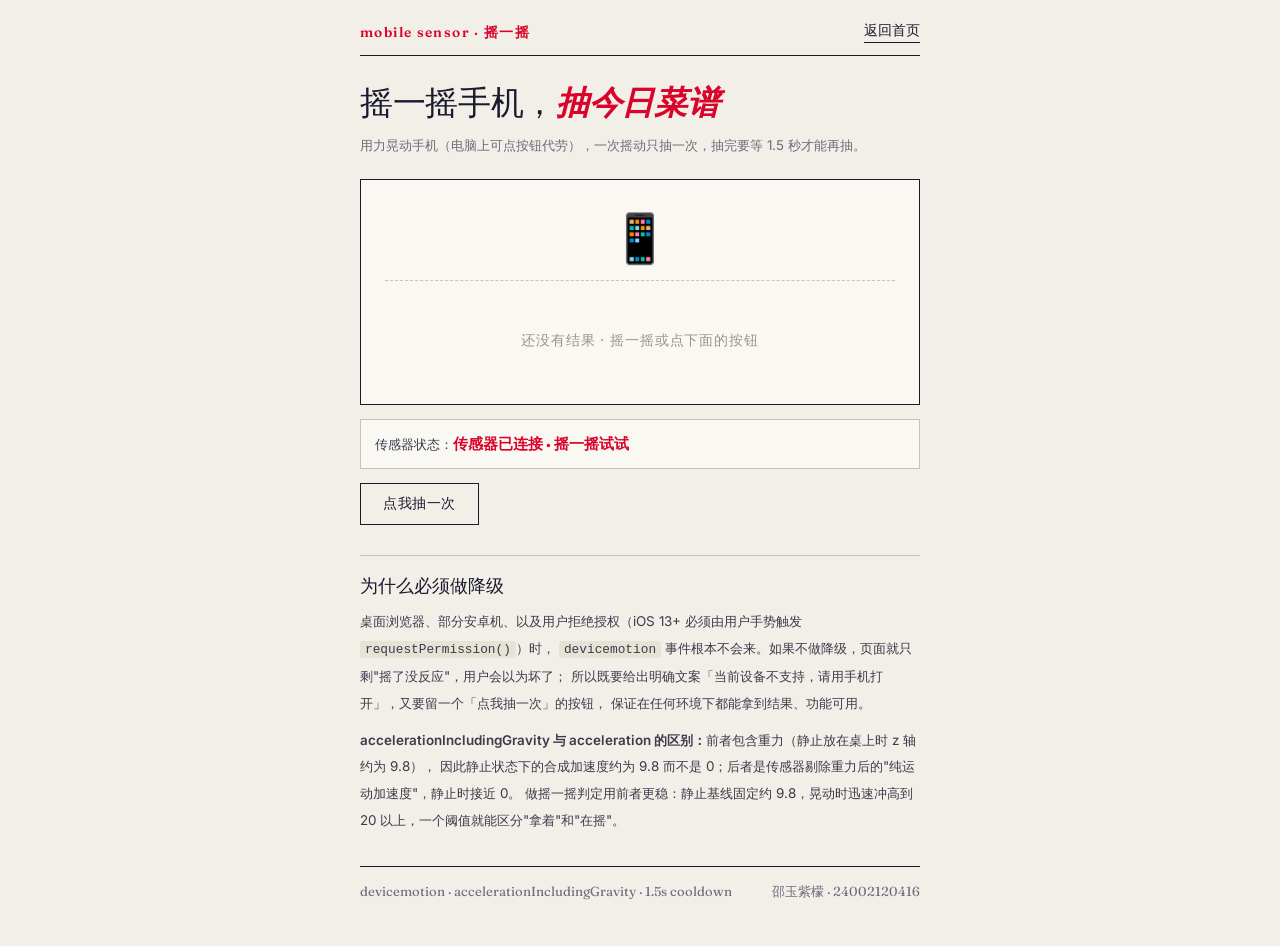
==== mobile-sensor.html @ 4424cafd "feat(mobile): 新增手势卡片、图片查看器、摇一摇与触摸探针页，美食卡片改用 AI 实拍图" ====
<!DOCTYPE html>
<html lang="zh-CN">
<head>
<meta charset="UTF-8">
<meta name="viewport" content="width=device-width, initial-scale=1.0">
<title>摇一摇 · 抽今日菜谱</title>
<!--
  作者：邵玉紫檬
  姓名学号：邵玉紫檬 / 24002120416
  建立时间：2026-11-18
  使用大模型：DeepSeek-V4.1-Flash
  功能名称：摇一摇抽菜谱（devicemotion 合成加速度判定 + 1.5s 冷却 + 不支持时降级按钮）
-->
<link rel="stylesheet" href="cdn/fonts/fonts.css">
<style>
  *, *::before, *::after { box-sizing: border-box; margin: 0; padding: 0; }
  body {
    font-family: 'Inter', 'PingFang SC', 'Microsoft YaHei', sans-serif;
    background: #F2EFE8; color: #1A1A2E; min-height: 100vh; padding: 0 20px 46px;
  }

  /* 顶栏 */
  .SYZM_bar {
    display: flex; justify-content: space-between; align-items: center; gap: 14px;
    max-width: 560px; margin: 0 auto; padding: 22px 0 12px; border-bottom: 1px solid #1A1A2E;
  }
  .SYZM_mark {
    font-family: 'Fraunces', serif; font-size: .86rem; font-weight: 600;
    letter-spacing: .1em; color: #D90429;
  }
  .SYZM_back {
    font-family: 'Fraunces', serif; font-size: .86rem; text-decoration: none;
    color: #1A1A2E; border-bottom: 1px solid #1A1A2E; padding-bottom: 2px;
  }

  .SYZM_main { max-width: 560px; margin: 0 auto; padding-top: 26px; }

  /* 提示语 */
  .SYZM_hint {
    font-family: 'Fraunces', serif; font-size: clamp(1.5rem, 5.4vw, 2.05rem);
    font-weight: 300; line-height: 1.25; letter-spacing: -.01em;
  }
  .SYZM_hint em { font-style: italic; font-weight: 600; color: #D90429; }
  .SYZM_hint_sub { font-size: .84rem; color: #6B6B7A; line-height: 1.9; margin-top: 10px; }

  /* 摇一摇舞台 */
  .SYZM_stage {
    margin-top: 20px; border: 1px solid #1A1A2E; background: #FAF8F3;
    padding: 34px 24px 28px; text-align: center; position: relative;
  }
  .SYZM_phone {
    font-size: 3rem; line-height: 1; display: inline-block;
    transform-origin: 50% 60%;
  }
  .SYZM_phone.SYZM_shaking { animation: SYZM_shake .42s ease-in-out; }
  @keyframes SYZM_shake {
    0%, 100% { transform: rotate(0deg); }
    20% { transform: rotate(-14deg); }
    45% { transform: rotate(12deg); }
    70% { transform: rotate(-7deg); }
  }

  .SYZM_result {
    margin-top: 18px; border-top: 1px dashed #C9C3B4; padding-top: 20px;
  }
  .SYZM_dish {
    display: inline-block; min-width: 220px; padding: 22px 26px 20px;
    background: linear-gradient(140deg, #7B1113, #C1440E 65%, #E8890C);
    color: #FFF8F0; box-shadow: 0 12px 26px rgba(123, 17, 19, .22);
    transform: scale(.94); opacity: .96;
  }
  .SYZM_dish.SYZM_pop { animation: SYZM_pop .42s cubic-bezier(.2, 1.4, .4, 1); }
  @keyframes SYZM_pop {
    0% { transform: scale(.7) rotate(-4deg); opacity: 0; }
    65% { transform: scale(1.05) rotate(1.5deg); opacity: 1; }
    100% { transform: scale(1) rotate(0); opacity: 1; }
  }
  .SYZM_dish_no {
    font-family: 'Fraunces', serif; font-size: .72rem; letter-spacing: .22em; opacity: .8;
  }
  .SYZM_dish_name {
    font-family: 'Fraunces', 'Songti SC', serif; font-size: 1.7rem; font-weight: 600;
    letter-spacing: .04em; margin: 8px 0 6px;
  }
  .SYZM_dish_desc { font-size: .82rem; line-height: 1.8; opacity: .9; }
  .SYZM_placeholder {
    font-size: .9rem; color: #9A948A; letter-spacing: .06em; padding: 30px 0 26px;
  }

  /* 状态行 */
  .SYZM_status {
    margin-top: 14px; font-size: .82rem; line-height: 1.9; color: #3B3B4A;
    padding: 10px 14px; border: 1px solid #C9C3B4; background: #FAF8F3;
  }
  .SYZM_status b { color: #D90429; font-family: 'Fraunces', serif; font-size: .95rem; }
  .SYZM_status.SYZM_warn { border-color: #D90429; background: #FFF1EC; color: #8C1B12; }

  /* 按钮 */
  .SYZM_btns { display: flex; flex-wrap: wrap; gap: 10px; margin-top: 14px; }
  .SYZM_btn {
    font-family: inherit; font-size: .86rem; letter-spacing: .04em; cursor: pointer;
    padding: 11px 22px; border: 1px solid #1A1A2E; background: #1A1A2E; color: #F2EFE8;
    transition: transform .18s, background .18s, color .18s;
  }
  .SYZM_btn:hover { transform: translateY(-2px); }
  .SYZM_btn.SYZM_ghost { background: transparent; color: #1A1A2E; }
  .SYZM_btn.SYZM_ghost:hover { background: #1A1A2E; color: #F2EFE8; }

  /* 说明 */
  .SYZM_notes { margin-top: 30px; border-top: 1px solid #C9C3B4; padding-top: 18px; }
  .SYZM_notes h2 {
    font-family: 'Fraunces', serif; font-size: 1.1rem; font-weight: 500; margin-bottom: 10px;
  }
  .SYZM_notes p { font-size: .84rem; line-height: 2; color: #3B3B4A; }
  .SYZM_notes p + p { margin-top: 10px; }
  .SYZM_notes code {
    font-family: Consolas, monospace; font-size: .8rem; background: #E7E2D6;
    padding: 1px 5px; border-radius: 3px;
  }
  .SYZM_foot {
    max-width: 560px; margin: 32px auto 0; padding-top: 16px; border-top: 1px solid #1A1A2E;
    font-family: 'Fraunces', serif; font-size: .82rem; color: #6B6B7A;
    display: flex; justify-content: space-between; gap: 10px; flex-wrap: wrap;
  }
</style>
</head>
<body>

<header class="SYZM_bar">
  <span class="SYZM_mark">mobile sensor · 摇一摇</span>
  <a class="SYZM_back" href="index.html">返回首页</a>
</header>

<main class="SYZM_main">
  <h1 class="SYZM_hint">摇一摇手机，<em>抽今日菜谱</em></h1>
  <p class="SYZM_hint_sub">
    用力晃动手机（电脑上可点按钮代劳），一次摇动只抽一次，抽完要等 1.5 秒才能再抽。
  </p>

  <div class="SYZM_stage">
    <div class="SYZM_phone" id="SYZM_phone">📱</div>

    <div class="SYZM_result">
      <div id="SYZM_box">
        <div class="SYZM_placeholder" id="SYZM_placeholder">还没有结果 · 摇一摇或点下面的按钮</div>
      </div>
    </div>
  </div>

  <div class="SYZM_status" id="SYZM_status">
    传感器状态：<b id="SYZM_statusText">正在检测…</b>
  </div>

  <div class="SYZM_btns">
    <button class="SYZM_btn" id="SYZM_btnPerm" style="display:none">允许读取运动传感器</button>
    <button class="SYZM_btn SYZM_ghost" id="SYZM_btnDraw">点我抽一次</button>
  </div>

  <section class="SYZM_notes">
    <h2>为什么必须做降级</h2>
    <p>
      桌面浏览器、部分安卓机、以及用户拒绝授权（iOS 13+ 必须由用户手势触发 <code>requestPermission()</code>）时，
      <code>devicemotion</code> 事件根本不会来。如果不做降级，页面就只剩"摇了没反应"，用户会以为坏了；
      所以既要给出明确文案「当前设备不支持，请用手机打开」，又要留一个「点我抽一次」的按钮，
      保证在任何环境下都能拿到结果、功能可用。
    </p>
    <p>
      <b>accelerationIncludingGravity 与 acceleration 的区别：</b>前者包含重力（静止放在桌上时 z 轴约为 9.8），
      因此静止状态下的合成加速度约为 9.8 而不是 0；后者是传感器剔除重力后的"纯运动加速度"，静止时接近 0。
      做摇一摇判定用前者更稳：静止基线固定约 9.8，晃动时迅速冲高到 20 以上，一个阈值就能区分"拿着"和"在摇"。
    </p>
  </section>
</main>

<footer class="SYZM_foot">
  <span>devicemotion · accelerationIncludingGravity · 1.5s cooldown</span>
  <span>邵玉紫檬 · 24002120416</span>
</footer>

<script>
  // 菜谱数据：name 菜名，desc 一句话描述
  var SYZM_menu = [
    { name: '麻辣香锅', desc: '一锅端上桌，辣得刚好出汗' },
    { name: '番茄炒蛋', desc: '家里永远的第一道快手菜' },
    { name: '清蒸鲈鱼', desc: '只放姜葱和一勺蒸鱼豉油' },
    { name: '宫保鸡丁', desc: '花生脆、鸡丁嫩，糊辣荔枝味' },
    { name: '酸辣粉', desc: '酸得开胃，辣得痛快' },
    { name: '糖醋排骨', desc: '外脆里嫩，收汁油亮' },
    { name: '皮蛋瘦肉粥', desc: '小火慢熬，米粒开花' },
    { name: '手抓饼', desc: '层层起酥，加个蛋更香' }
  ];

  var SYZM_THRESHOLD = 18;    // 合成加速度阈值（m/s²）
  var SYZM_COOLDOWN = 1500;   // 冷却时间（ms）
  var SYZM_DETECT_WAIT = 2500;// 已挂监听后等待传感器数据的超时（ms）
  var SYZM_PERM_WAIT = 5000;  // 显示授权按钮后等待用户操作的超时（ms）

  var SYZM_lastShake = 0;     // 上一次成功触发的时间
  var SYZM_lastIndex = -1;    // 上一次抽到的菜，避免连着抽到同一道
  var SYZM_gotData = false;   // 是否收到过 devicemotion
  var SYZM_listening = false; // 是否已挂上监听
  var SYZM_noDataTimer = null;// 无数据兜底定时器

  var SYZM_box = document.getElementById('SYZM_box');
  var SYZM_phone = document.getElementById('SYZM_phone');
  var SYZM_status = document.getElementById('SYZM_status');
  var SYZM_statusText = document.getElementById('SYZM_statusText');
  var SYZM_btnPerm = document.getElementById('SYZM_btnPerm');
  var SYZM_btnDraw = document.getElementById('SYZM_btnDraw');

  // 随机抽一道菜，避开与上次相同的那道
  function SYZM_pickDish() {
    var index = Math.floor(Math.random() * SYZM_menu.length);
    if (SYZM_menu.length > 1 && index === SYZM_lastIndex) {
      index = (index + 1 + Math.floor(Math.random() * (SYZM_menu.length - 1))) % SYZM_menu.length;
    }
    SYZM_lastIndex = index;
    return SYZM_menu[index];
  }

  // 渲染抽到的菜并播放弹出动画
  function SYZM_showDish(dish) {
    SYZM_box.innerHTML =
      '<div class="SYZM_dish SYZM_pop" id="SYZM_dish">' +
      '<div class="SYZM_dish_no">TODAY\'S DISH</div>' +
      '<div class="SYZM_dish_name"></div>' +
      '<div class="SYZM_dish_desc"></div>' +
      '</div>';
    SYZM_box.querySelector('.SYZM_dish_name').textContent = dish.name;
    SYZM_box.querySelector('.SYZM_dish_desc').textContent = dish.desc;
  }

  // 播放一次手机摇晃动画（用重排强制重启动画）
  function SYZM_playShake() {
    SYZM_phone.classList.remove('SYZM_shaking');
    void SYZM_phone.offsetWidth;
    SYZM_phone.classList.add('SYZM_shaking');
  }

  // 抽一次：更新结果、播放动画、写入冷却时间
  function SYZM_draw(reason) {
    var now = Date.now();
    if (now - SYZM_lastShake < SYZM_COOLDOWN) return false;

    SYZM_lastShake = now;
    SYZM_showDish(SYZM_pickDish());
    SYZM_playShake();
    SYZM_setStatus(reason + ' · 已抽到今日菜谱', false);
    return true;
  }

  // 更新状态栏文案（warn 为 true 时显示为警示样式）
  function SYZM_setStatus(text, warn) {
    SYZM_statusText.textContent = text;
    SYZM_status.classList.toggle('SYZM_warn', !!warn);
  }

  // 处理 devicemotion：用包含重力的加速度算合成值，超阈值即判定为摇动
  function SYZM_onMotion(e) {
    var a = e.accelerationIncludingGravity;
    if (!a || a.x === null || a.x === undefined) return;

    SYZM_gotData = true;
    var magnitude = Math.sqrt(
      (a.x || 0) * (a.x || 0) + (a.y || 0) * (a.y || 0) + (a.z || 0) * (a.z || 0)
    );

    if (magnitude > SYZM_THRESHOLD) {
      // 冷却由 SYZM_draw 统一判断，避免一次晃动触发多次
      SYZM_draw('检测到摇动（合成加速度 ' + magnitude.toFixed(1) + '）');
    } else if (Date.now() - SYZM_lastShake > SYZM_COOLDOWN) {
      SYZM_setStatus('已连接传感器 · 当前合成加速度 ' + magnitude.toFixed(1), false);
    }
  }

  // 挂上 devicemotion 监听，并在超时内没数据时提示不支持
  function SYZM_listen() {
    if (SYZM_listening) return;
    SYZM_listening = true;
    window.addEventListener('devicemotion', SYZM_onMotion, { passive: true });
    SYZM_setStatus('传感器已连接 · 摇一摇试试', false);
    SYZM_startNoDataTimer(SYZM_DETECT_WAIT);
  }

  // 启动"等不到加速度数据"的兜底定时器，超时后提示不支持并保留降级按钮
  function SYZM_startNoDataTimer(ms) {
    clearTimeout(SYZM_noDataTimer);
    SYZM_noDataTimer = setTimeout(function () {
      if (!SYZM_gotData) {
        SYZM_setStatus('当前设备不支持运动传感器（未收到加速度数据），请用手机打开，或点下方「点我抽一次」', true);
      }
    }, ms);
  }

  // 初始化：区分 iOS 需授权、普通设备直接监听、完全不支持三种情况
  function SYZM_init() {
    if (typeof DeviceMotionEvent === 'undefined') {
      SYZM_setStatus('当前设备不支持运动传感器，请用手机打开，或点下方「点我抽一次」', true);
      return;
    }

    // iOS 13+ / 部分浏览器必须由用户手势触发权限申请
    if (typeof DeviceMotionEvent.requestPermission === 'function') {
      var isIOS = /iPhone|iPad|iPod/i.test(navigator.userAgent);
      SYZM_setStatus(isIOS
        ? 'iOS 需要先允许读取运动与方向数据，点下方按钮授权'
        : '浏览器要求先授权读取运动数据，点下方按钮授权', false);
      SYZM_btnPerm.style.display = 'inline-block';
      SYZM_startNoDataTimer(SYZM_PERM_WAIT);
      return;
    }

    SYZM_listen();
  }

  // iOS 授权按钮：用户点击后才允许申请权限
  function SYZM_onPermClick() {
    DeviceMotionEvent.requestPermission().then(function (state) {
      if (state === 'granted') {
        SYZM_btnPerm.style.display = 'none';
        SYZM_listen();
      } else {
        SYZM_setStatus('未授权读取运动数据，请用下方按钮抽取', true);
      }
    }).catch(function () {
      SYZM_setStatus('授权失败（需在 HTTPS 或 localhost 下），请用下方按钮抽取', true);
    });
  }

  // 降级按钮：不依赖传感器，直接抽一次
  function SYZM_onDrawClick() {
    if (!SYZM_draw('手动抽取')) {
      SYZM_setStatus('冷却中，请等 1.5 秒后再抽', true);
    }
  }

  SYZM_btnPerm.addEventListener('click', SYZM_onPermClick);
  SYZM_btnDraw.addEventListener('click', SYZM_onDrawClick);

  SYZM_init();
</script>

</body>
</html>
---- cdn/fonts/fonts.css ----
﻿/* Local font faces - Fraunces + Inter (latin / latin-ext), sourced from fonts.bunny.net */
/* latin */
@font-face {
  font-family: 'Fraunces';
  font-style: normal;
  font-weight: 300;
  font-stretch: 100%;
  src: url("./fraunces-latin-300-normal.woff2") format("woff2"); 
  unicode-range: U+0000-00FF,U+0131,U+0152-0153,U+02BB-02BC,U+02C6,U+02DA,U+02DC,U+0304,U+0308,U+0329,U+2000-206F,U+20AC,U+2122,U+2191,U+2193,U+2212,U+2215,U+FEFF,U+FFFD;
}

/* latin-ext */
@font-face {
  font-family: 'Fraunces';
  font-style: normal;
  font-weight: 300;
  font-stretch: 100%;
  src: url("./fraunces-latin-ext-300-normal.woff2") format("woff2"); 
  unicode-range: U+0100-02BA,U+02BD-02C5,U+02C7-02CC,U+02CE-02D7,U+02DD-02FF,U+0304,U+0308,U+0329,U+1D00-1DBF,U+1E00-1E9F,U+1EF2-1EFF,U+2020,U+20A0-20AB,U+20AD-20C0,U+2113,U+2C60-2C7F,U+A720-A7FF;
}

/* latin */
@font-face {
  font-family: 'Fraunces';
  font-style: normal;
  font-weight: 400;
  font-stretch: 100%;
  src: url("./fraunces-latin-400-normal.woff2") format("woff2"); 
  unicode-range: U+0000-00FF,U+0131,U+0152-0153,U+02BB-02BC,U+02C6,U+02DA,U+02DC,U+0304,U+0308,U+0329,U+2000-206F,U+20AC,U+2122,U+2191,U+2193,U+2212,U+2215,U+FEFF,U+FFFD;
}

/* latin-ext */
@font-face {
  font-family: 'Fraunces';
  font-style: normal;
  font-weight: 400;
  font-stretch: 100%;
  src: url("./fraunces-latin-ext-400-normal.woff2") format("woff2"); 
  unicode-range: U+0100-02BA,U+02BD-02C5,U+02C7-02CC,U+02CE-02D7,U+02DD-02FF,U+0304,U+0308,U+0329,U+1D00-1DBF,U+1E00-1E9F,U+1EF2-1EFF,U+2020,U+20A0-20AB,U+20AD-20C0,U+2113,U+2C60-2C7F,U+A720-A7FF;
}

/* latin */
@font-face {
  font-family: 'Fraunces';
  font-style: normal;
  font-weight: 600;
  font-stretch: 100%;
  src: url("./fraunces-latin-600-normal.woff2") format("woff2"); 
  unicode-range: U+0000-00FF,U+0131,U+0152-0153,U+02BB-02BC,U+02C6,U+02DA,U+02DC,U+0304,U+0308,U+0329,U+2000-206F,U+20AC,U+2122,U+2191,U+2193,U+2212,U+2215,U+FEFF,U+FFFD;
}

/* latin-ext */
@font-face {
  font-family: 'Fraunces';
  font-style: normal;
  font-weight: 600;
  font-stretch: 100%;
  src: url("./fraunces-latin-ext-600-normal.woff2") format("woff2"); 
  unicode-range: U+0100-02BA,U+02BD-02C5,U+02C7-02CC,U+02CE-02D7,U+02DD-02FF,U+0304,U+0308,U+0329,U+1D00-1DBF,U+1E00-1E9F,U+1EF2-1EFF,U+2020,U+20A0-20AB,U+20AD-20C0,U+2113,U+2C60-2C7F,U+A720-A7FF;
}

/* latin */
@font-face {
  font-family: 'Fraunces';
  font-style: normal;
  font-weight: 800;
  font-stretch: 100%;
  src: url("./fraunces-latin-800-normal.woff2") format("woff2"); 
  unicode-range: U+0000-00FF,U+0131,U+0152-0153,U+02BB-02BC,U+02C6,U+02DA,U+02DC,U+0304,U+0308,U+0329,U+2000-206F,U+20AC,U+2122,U+2191,U+2193,U+2212,U+2215,U+FEFF,U+FFFD;
}

/* latin-ext */
@font-face {
  font-family: 'Fraunces';
  font-style: normal;
  font-weight: 800;
  font-stretch: 100%;
  src: url("./fraunces-latin-ext-800-normal.woff2") format("woff2"); 
  unicode-range: U+0100-02BA,U+02BD-02C5,U+02C7-02CC,U+02CE-02D7,U+02DD-02FF,U+0304,U+0308,U+0329,U+1D00-1DBF,U+1E00-1E9F,U+1EF2-1EFF,U+2020,U+20A0-20AB,U+20AD-20C0,U+2113,U+2C60-2C7F,U+A720-A7FF;
}

/* latin */
@font-face {
  font-family: 'Inter';
  font-style: normal;
  font-weight: 300;
  font-stretch: 100%;
  src: url("./inter-latin-300-normal.woff2") format("woff2"); 
  unicode-range: U+0000-00FF,U+0131,U+0152-0153,U+02BB-02BC,U+02C6,U+02DA,U+02DC,U+0304,U+0308,U+0329,U+2000-206F,U+20AC,U+2122,U+2191,U+2193,U+2212,U+2215,U+FEFF,U+FFFD;
}

/* latin-ext */
@font-face {
  font-family: 'Inter';
  font-style: normal;
  font-weight: 300;
  font-stretch: 100%;
  src: url("./inter-latin-ext-300-normal.woff2") format("woff2"); 
  unicode-range: U+0100-02BA,U+02BD-02C5,U+02C7-02CC,U+02CE-02D7,U+02DD-02FF,U+0304,U+0308,U+0329,U+1D00-1DBF,U+1E00-1E9F,U+1EF2-1EFF,U+2020,U+20A0-20AB,U+20AD-20C0,U+2113,U+2C60-2C7F,U+A720-A7FF;
}

/* latin */
@font-face {
  font-family: 'Inter';
  font-style: normal;
  font-weight: 400;
  font-stretch: 100%;
  src: url("./inter-latin-400-normal.woff2") format("woff2"); 
  unicode-range: U+0000-00FF,U+0131,U+0152-0153,U+02BB-02BC,U+02C6,U+02DA,U+02DC,U+0304,U+0308,U+0329,U+2000-206F,U+20AC,U+2122,U+2191,U+2193,U+2212,U+2215,U+FEFF,U+FFFD;
}

/* latin-ext */
@font-face {
  font-family: 'Inter';
  font-style: normal;
  font-weight: 400;
  font-stretch: 100%;
  src: url("./inter-latin-ext-400-normal.woff2") format("woff2"); 
  unicode-range: U+0100-02BA,U+02BD-02C5,U+02C7-02CC,U+02CE-02D7,U+02DD-02FF,U+0304,U+0308,U+0329,U+1D00-1DBF,U+1E00-1E9F,U+1EF2-1EFF,U+2020,U+20A0-20AB,U+20AD-20C0,U+2113,U+2C60-2C7F,U+A720-A7FF;
}

/* latin */
@font-face {
  font-family: 'Inter';
  font-style: normal;
  font-weight: 500;
  font-stretch: 100%;
  src: url("./inter-latin-500-normal.woff2") format("woff2"); 
  unicode-range: U+0000-00FF,U+0131,U+0152-0153,U+02BB-02BC,U+02C6,U+02DA,U+02DC,U+0304,U+0308,U+0329,U+2000-206F,U+20AC,U+2122,U+2191,U+2193,U+2212,U+2215,U+FEFF,U+FFFD;
}

/* latin-ext */
@font-face {
  font-family: 'Inter';
  font-style: normal;
  font-weight: 500;
  font-stretch: 100%;
  src: url("./inter-latin-ext-500-normal.woff2") format("woff2"); 
  unicode-range: U+0100-02BA,U+02BD-02C5,U+02C7-02CC,U+02CE-02D7,U+02DD-02FF,U+0304,U+0308,U+0329,U+1D00-1DBF,U+1E00-1E9F,U+1EF2-1EFF,U+2020,U+20A0-20AB,U+20AD-20C0,U+2113,U+2C60-2C7F,U+A720-A7FF;
}

/* latin */
@font-face {
  font-family: 'Inter';
  font-style: normal;
  font-weight: 600;
  font-stretch: 100%;
  src: url("./inter-latin-600-normal.woff2") format("woff2"); 
  unicode-range: U+0000-00FF,U+0131,U+0152-0153,U+02BB-02BC,U+02C6,U+02DA,U+02DC,U+0304,U+0308,U+0329,U+2000-206F,U+20AC,U+2122,U+2191,U+2193,U+2212,U+2215,U+FEFF,U+FFFD;
}

/* latin-ext */
@font-face {
  font-family: 'Inter';
  font-style: normal;
  font-weight: 600;
  font-stretch: 100%;
  src: url("./inter-latin-ext-600-normal.woff2") format("woff2"); 
  unicode-range: U+0100-02BA,U+02BD-02C5,U+02C7-02CC,U+02CE-02D7,U+02DD-02FF,U+0304,U+0308,U+0329,U+1D00-1DBF,U+1E00-1E9F,U+1EF2-1EFF,U+2020,U+20A0-20AB,U+20AD-20C0,U+2113,U+2C60-2C7F,U+A720-A7FF;
}
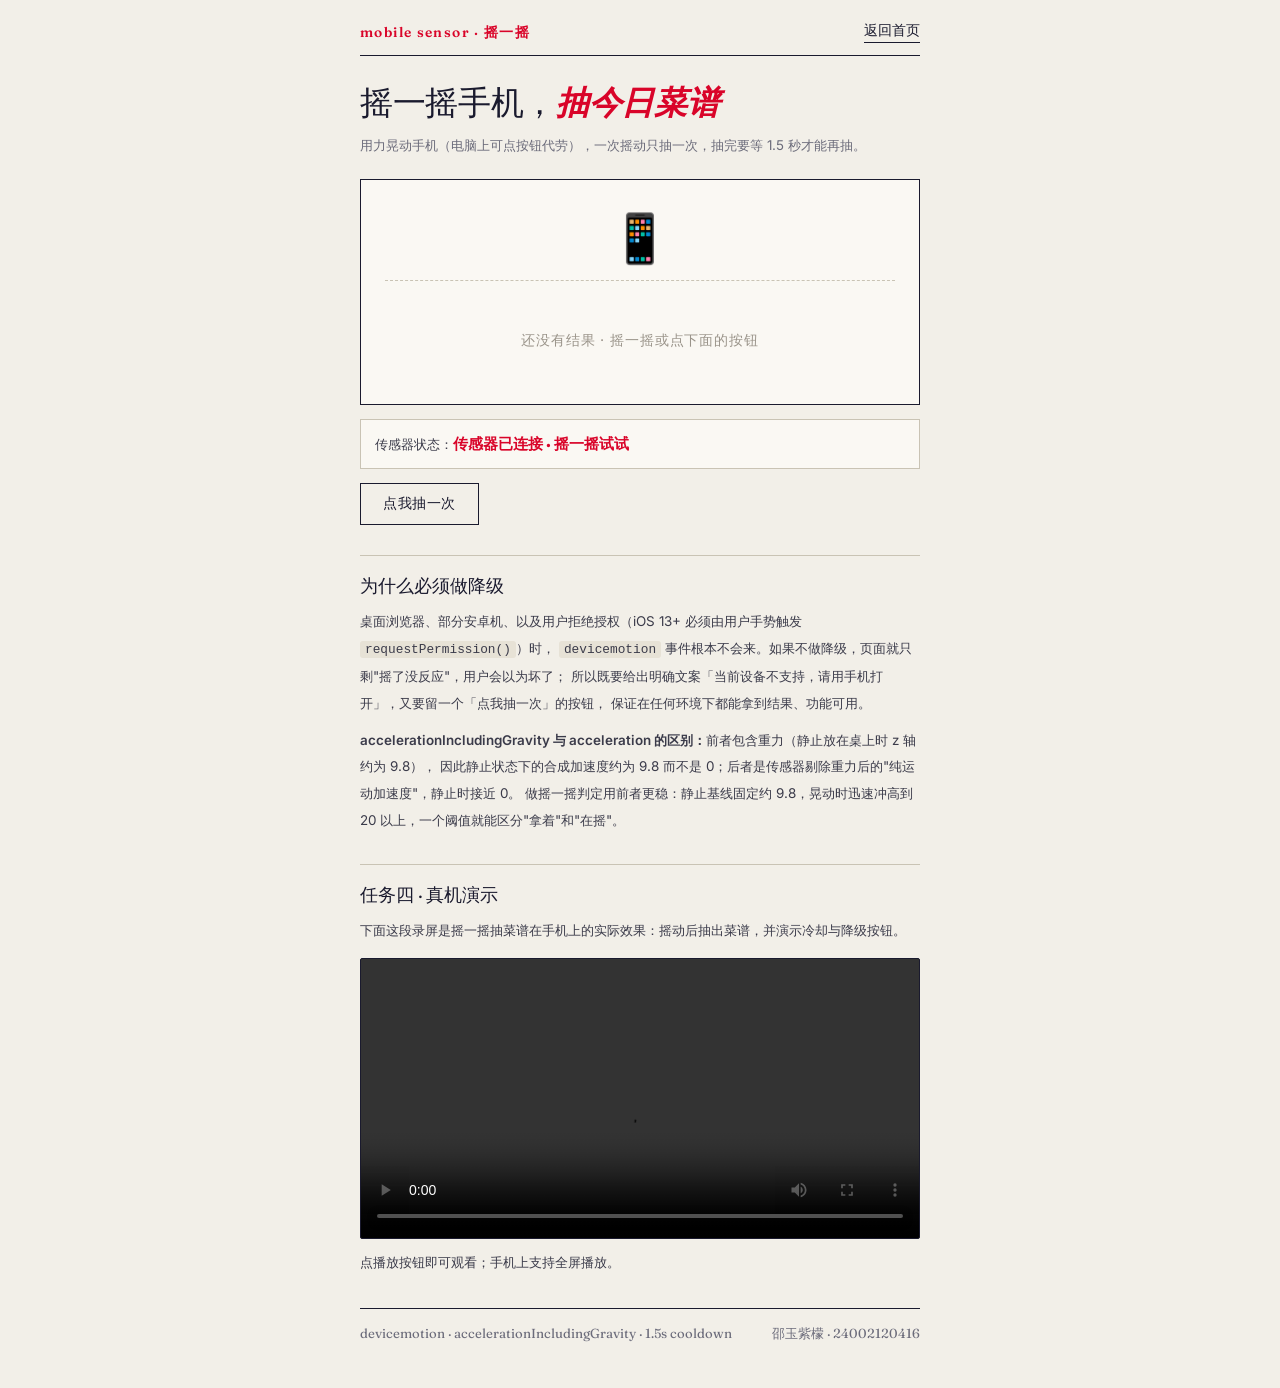
==== commit a9d49a88: "feat(mobile-sensor): 任务四下方嵌入真机演示视频" ====
--- a/mobile-sensor.html
+++ b/mobile-sensor.html
@@ -117,6 +117,12 @@
     font-family: Consolas, monospace; font-size: .8rem; background: #E7E2D6;
     padding: 1px 5px; border-radius: 3px;
   }
+  /* 任务四 · 演示视频 */
+  .SYZM_player {
+    display: block; width: 100%; margin-top: 14px; background: #10131C;
+    border: 1px solid #1A1A2E; border-radius: 2px;
+  }
+  .SYZM_video_note { margin-top: 10px; font-size: .8rem; color: #6B6B7A; line-height: 1.9; }
   .SYZM_foot {
     max-width: 560px; margin: 32px auto 0; padding-top: 16px; border-top: 1px solid #1A1A2E;
     font-family: 'Fraunces', serif; font-size: .82rem; color: #6B6B7A;
@@ -170,6 +176,16 @@
       做摇一摇判定用前者更稳：静止基线固定约 9.8，晃动时迅速冲高到 20 以上，一个阈值就能区分"拿着"和"在摇"。
     </p>
   </section>
+
+  <section class="SYZM_notes">
+    <h2>任务四 · 真机演示</h2>
+    <p>下面这段录屏是摇一摇抽菜谱在手机上的实际效果：摇动后抽出菜谱，并演示冷却与降级按钮。</p>
+    <video class="SYZM_player" id="SYZM_video" controls playsinline preload="metadata" poster="">
+      <source src="mobile-media/shake-demo.mp4" type="video/mp4">
+      你的浏览器不支持 video 标签，可<a href="mobile-media/shake-demo.mp4">点此下载观看</a>。
+    </video>
+    <p class="SYZM_video_note">点播放按钮即可观看；手机上支持全屏播放。</p>
+  </section>
 </main>
 
 <footer class="SYZM_foot">
